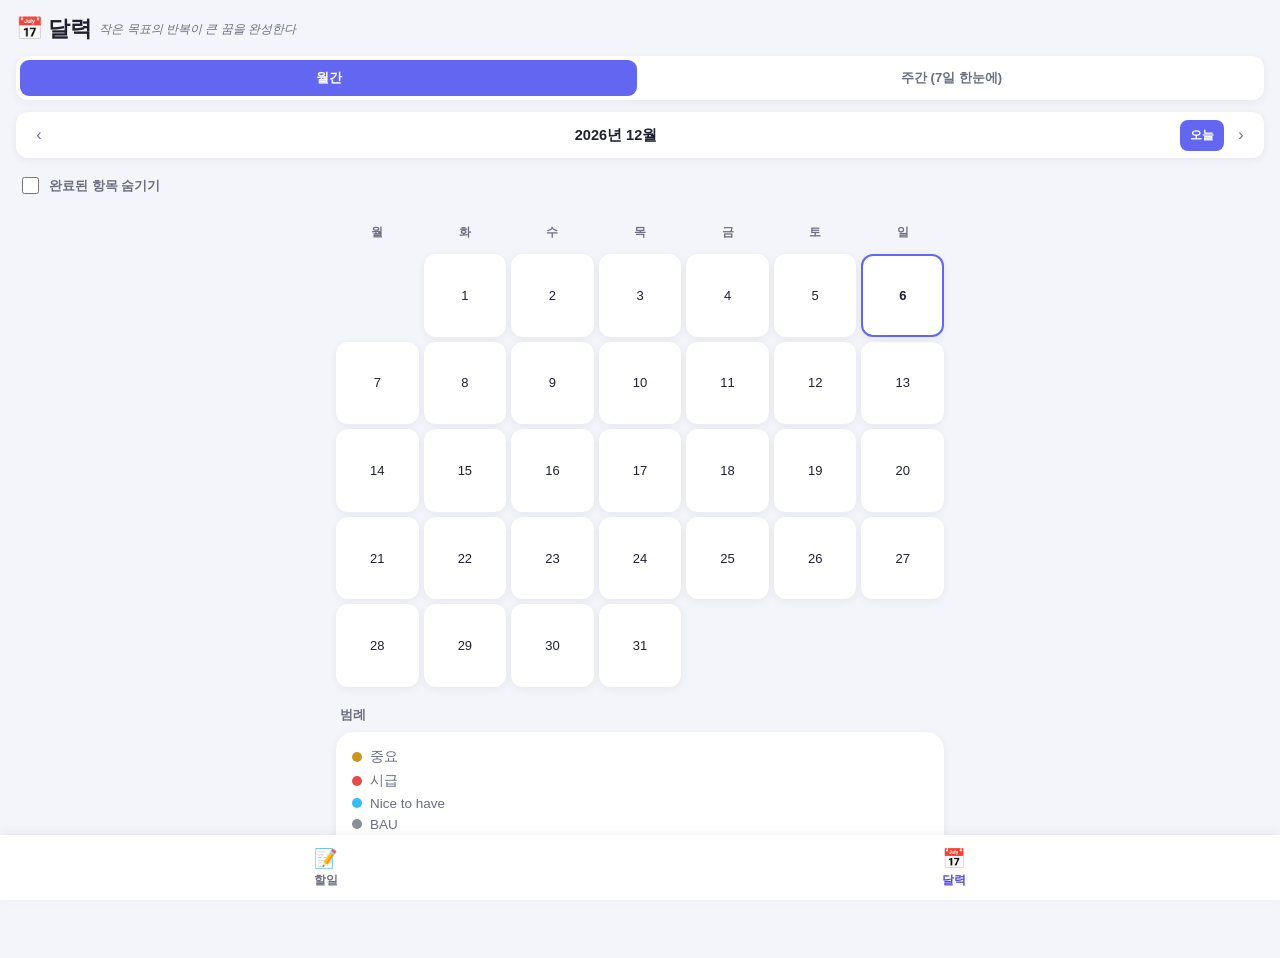
==== calendar.html @ 52475927 "Add files via upload" ====
<!DOCTYPE html>
<html lang="ko">
<head>
<meta charset="UTF-8" />
<meta name="viewport" content="width=device-width, initial-scale=1, viewport-fit=cover, maximum-scale=1" />
<title>달력 - 나의 할일 리스트</title>

<link rel="manifest" href="manifest.json" />
<meta name="theme-color" content="#6366f1" />
<meta name="mobile-web-app-capable" content="yes" />
<meta name="apple-mobile-web-app-capable" content="yes" />
<meta name="apple-mobile-web-app-status-bar-style" content="default" />
<meta name="apple-mobile-web-app-title" content="할일리스트" />
<link rel="apple-touch-icon" href="icons/apple-touch-icon.png" />
<link rel="icon" href="icons/favicon-32.png" />

<link rel="stylesheet" href="style.css" />
</head>
<body>

<header class="app-header">
  <div class="header-row">
    <h1 class="app-title">📅 달력</h1>
    <div class="quote-marquee" id="dailyQuoteWrap"></div>
  </div>

  <div class="sub-tabs" id="calSubTabs">
    <button class="sub-tab active" data-view="month">월간</button>
    <button class="sub-tab" data-view="week">주간 (7일 한눈에)</button>
  </div>

  <div id="monthNavWrap">
    <div class="week-nav">
      <button class="nav-btn" id="prevMonthBtn" aria-label="이전 달">‹</button>
      <div class="week-label" id="monthLabel">
        <span class="main"></span>
      </div>
      <button class="today-pill" id="todayBtn">오늘</button>
      <button class="nav-btn" id="nextMonthBtn" aria-label="다음 달">›</button>
    </div>
  </div>

  <div id="weekAgendaNavWrap" style="display:none;">
    <div class="week-nav">
      <button class="nav-btn" id="prevAgendaWeekBtn" aria-label="이전 주">‹</button>
      <div class="week-label" id="agendaWeekLabel">
        <span class="main"></span>
      </div>
      <button class="today-pill" id="agendaTodayBtn">오늘</button>
      <button class="nav-btn" id="nextAgendaWeekBtn" aria-label="다음 주">›</button>
    </div>
  </div>

  <div class="filter-row" id="filterRow">
    <label class="filter-check-label">
      <input type="checkbox" id="hideCompletedChk" />
      완료된 항목 숨기기
    </label>
  </div>
</header>

<main>
  <div id="monthViewSection">
    <div class="cal-grid" id="dowRow"></div>
    <div class="cal-grid" id="calGrid"></div>

    <div class="section-title" style="margin-top:20px;">범례</div>
    <div class="empty-state" id="legend" style="text-align:left; padding:16px;"></div>
  </div>

  <div id="weekAgendaSection" style="display:none;">
    <div class="week-agenda" id="weekAgendaList"></div>
  </div>
</main>

<nav class="bottom-nav">
  <a href="index.html"><span class="nav-icon">📝</span>할일</a>
  <a href="calendar.html" class="active"><span class="nav-icon">📅</span>달력</a>
</nav>

<script src="store.js"></script>
<script src="quotes.js"></script>
<script src="calendar.js"></script>
</body>
</html>
---- style.css ----
:root {
  --bg: #f4f5fb;
  --card-bg: #ffffff;
  --text: #1f2130;
  --text-dim: #6b6f80;
  --border: #e6e7f0;
  --accent: #6366f1;
  --accent-dark: #4f46e5;
  --danger: #e5484d;
  --radius-lg: 18px;
  --radius-md: 12px;
  --radius-sm: 8px;
  --shadow: 0 2px 10px rgba(31, 33, 48, 0.06);
  --safe-bottom: env(safe-area-inset-bottom, 0px);
  --safe-top: env(safe-area-inset-top, 0px);

  --p-important: #c9971f;   /* 중요 - gold */
  --p-urgent: #e5484d;      /* 시급 - red */
  --p-nice: #38bdf8;        /* nice-to-have - sky blue */
  --p-bau: #8a8f9c;         /* BAU - gray */
}

* { box-sizing: border-box; }

html, body {
  margin: 0;
  padding: 0;
  background: var(--bg);
  color: var(--text);
  font-family: -apple-system, BlinkMacSystemFont, "Segoe UI", "Pretendard",
    "Apple SD Gothic Neo", "Malgun Gothic", Roboto, sans-serif;
  -webkit-tap-highlight-color: transparent;
  overscroll-behavior-y: contain;
}

body {
  min-height: 100vh;
  min-height: 100dvh;
  padding-bottom: calc(84px + var(--safe-bottom));
}

button {
  font-family: inherit;
}

.app-header {
  position: sticky;
  top: 0;
  z-index: 20;
  background: var(--bg);
  padding: calc(14px + var(--safe-top)) 16px 8px;
}

.header-row {
  display: flex;
  align-items: center;
  justify-content: space-between;
  gap: 8px;
}

.app-title {
  font-size: 20px;
  font-weight: 800;
  margin: 0;
  letter-spacing: -0.02em;
  white-space: nowrap;
  flex-shrink: 0;
}

/* ---- daily quote: inline marquee next to the title ---- */
.quote-marquee {
  flex: 1;
  min-width: 0;
  overflow: hidden;
  height: 18px;
  display: flex;
  align-items: center;
}
.quote-track {
  display: flex;
  width: max-content;
  white-space: nowrap;
}
.quote-track.scrolling {
  animation: quote-scroll linear infinite;
}
.quote-copy {
  font-size: 12px;
  font-style: italic;
  color: var(--text-dim);
  padding-right: 32px;
}
@keyframes quote-scroll {
  from { transform: translateX(0); }
  to { transform: translateX(-50%); }
}

.icon-btn {
  border: none;
  background: var(--card-bg);
  width: 40px;
  height: 40px;
  border-radius: 12px;
  display: flex;
  align-items: center;
  justify-content: center;
  font-size: 18px;
  box-shadow: var(--shadow);
  color: var(--text);
  cursor: pointer;
  flex-shrink: 0;
}

.icon-btn:active { transform: scale(0.94); }

.header-actions {
  display: flex;
  gap: 8px;
}

.week-nav {
  display: flex;
  align-items: center;
  justify-content: space-between;
  background: var(--card-bg);
  border-radius: var(--radius-md);
  box-shadow: var(--shadow);
  padding: 6px;
  margin-top: 12px;
}

.week-nav .week-label {
  font-weight: 700;
  font-size: 14.5px;
  text-align: center;
  flex: 1;
  line-height: 1.3;
}

.week-nav .week-label .sub {
  display: block;
  font-weight: 500;
  font-size: 11.5px;
  color: var(--text-dim);
  margin-top: 1px;
}

.nav-btn {
  border: none;
  background: transparent;
  width: 34px;
  height: 34px;
  border-radius: 9px;
  font-size: 16px;
  color: var(--text-dim);
  cursor: pointer;
}
.nav-btn:active { background: var(--bg); }

.today-pill {
  border: none;
  background: var(--accent);
  color: white;
  font-size: 12px;
  font-weight: 700;
  padding: 7px 10px;
  border-radius: 8px;
  cursor: pointer;
  margin-left: 4px;
  white-space: nowrap;
}

main {
  padding: 8px 16px 20px;
  max-width: 640px;
  margin: 0 auto;
}

.section-title {
  font-size: 12.5px;
  font-weight: 700;
  color: var(--text-dim);
  margin: 18px 4px 8px;
  display: flex;
  align-items: center;
  justify-content: space-between;
}

.section-title .count {
  background: var(--border);
  color: var(--text-dim);
  border-radius: 20px;
  padding: 1px 8px;
  font-size: 11px;
}

.empty-state {
  text-align: center;
  color: var(--text-dim);
  font-size: 13.5px;
  padding: 34px 12px;
  background: var(--card-bg);
  border-radius: var(--radius-lg);
  box-shadow: var(--shadow);
}

.todo-list {
  display: flex;
  flex-direction: column;
  gap: 10px;
}

.todo-card {
  background: var(--card-bg);
  border-radius: var(--radius-lg);
  box-shadow: var(--shadow);
  padding: 12px 12px 12px 6px;
  display: flex;
  gap: 6px;
  align-items: flex-start;
  position: relative;
  transition: box-shadow 0.15s, transform 0.15s;
}

.todo-card.dragging {
  box-shadow: 0 10px 24px rgba(31,33,48,0.18);
  transform: scale(1.02);
  z-index: 30;
  opacity: 0.96;
}

.todo-card.completed {
  opacity: 0.55;
}

.drag-handle {
  width: 26px;
  min-width: 26px;
  height: 40px;
  display: flex;
  align-items: center;
  justify-content: center;
  color: #c7c9d6;
  font-size: 16px;
  cursor: grab;
  touch-action: none;
  user-select: none;
}

.todo-num {
  min-width: 20px;
  font-size: 12px;
  font-weight: 700;
  color: var(--text-dim);
  padding-top: 11px;
  text-align: center;
}

.todo-check {
  width: 24px;
  height: 24px;
  min-width: 24px;
  border-radius: 50%;
  border: 2px solid var(--border);
  background: var(--card-bg);
  margin-top: 8px;
  cursor: pointer;
  display: flex;
  align-items: center;
  justify-content: center;
  color: white;
  font-size: 13px;
  flex-shrink: 0;
}

.todo-check.checked {
  background: var(--accent);
  border-color: var(--accent);
}

.todo-body {
  flex: 1;
  min-width: 0;
  display: flex;
  flex-direction: column;
  gap: 7px;
}

.todo-tags-row {
  display: flex;
  align-items: center;
  gap: 6px;
}

.todo-tags-left {
  display: flex;
  align-items: center;
  gap: 6px;
  flex-wrap: wrap;
  min-width: 0;
  flex: 1;
}

.todo-tags-right {
  display: flex;
  align-items: center;
  gap: 4px;
  flex-shrink: 0;
  margin-left: auto;
}

.tag-select {
  appearance: none;
  border: none;
  border-radius: 8px;
  font-size: 11.5px;
  font-weight: 700;
  padding: 4px 8px;
  cursor: pointer;
  background-repeat: no-repeat;
  background-position: right 5px center;
  background-size: 8px;
  padding-right: 18px;
  /* No max-width: the box follows its own content (native <select> sizing
     already matches the widest option in that category/priority list), so
     a long name gets more room and short names all share one compact,
     consistent width — never smaller than min-width below. */
  min-width: 44px;
  width: auto;
}

.cat-select {
  background-color: #eef0fb;
  color: #4b4fb0;
}

.priority-select {
  color: white;
}

.priority-select.p-important { background-color: var(--p-important); }
.priority-select.p-urgent { background-color: var(--p-urgent); }
.priority-select.p-nice { background-color: var(--p-nice); color: #063a52; }
.priority-select.p-bau { background-color: var(--p-bau); }

.todo-detail {
  width: 100%;
  border: none;
  background: transparent;
  resize: none;
  font-size: 14.5px;
  line-height: 1.45;
  color: var(--text);
  padding: 0;
  font-family: inherit;
  min-height: 20px;
}

.todo-detail::placeholder { color: #b6b8c6; }
.todo-detail:focus { outline: none; }

.todo-card.completed .todo-detail {
  text-decoration: line-through;
  color: var(--text-dim);
}

.due-display {
  position: relative;
  display: inline-flex;
  align-items: center;
  height: 24px;
  padding: 0 2px;
}

.due-text {
  font-size: 11.5px;
  font-weight: 700;
  color: var(--text-dim);
  white-space: nowrap;
}

.due-display.is-unset .due-text {
  font-weight: 500;
  color: #b6b8c6;
}

.overdue .due-text {
  color: var(--danger);
  font-weight: 700;
}

.due-input-overlay {
  position: absolute;
  inset: 0;
  opacity: 0;
  border: none;
  padding: 0;
  margin: 0;
  cursor: pointer;
}

.delete-btn {
  border: none;
  background: none;
  color: #c7c9d6;
  font-size: 16px;
  font-weight: 700;
  cursor: pointer;
  padding: 4px 0 4px 4px;
  white-space: nowrap;
  border-radius: 6px;
  transition: background-color 0.15s, color 0.15s;
}
.delete-btn:active { color: var(--danger); }

.delete-btn.confirm {
  color: white;
  background: var(--danger);
  font-size: 11px;
  font-weight: 800;
  padding: 4px 7px;
}

.fab {
  position: fixed;
  right: 20px;
  bottom: calc(24px + var(--safe-bottom));
  width: 58px;
  height: 58px;
  border-radius: 50%;
  border: none;
  background: var(--accent);
  color: white;
  font-size: 28px;
  box-shadow: 0 6px 18px rgba(99,102,241,0.45);
  cursor: pointer;
  z-index: 25;
  display: flex;
  align-items: center;
  justify-content: center;
  line-height: 0;
}
.fab:active { transform: scale(0.93); }

/* bottom sheet / modal */
.sheet-overlay {
  position: fixed;
  inset: 0;
  background: rgba(20, 21, 34, 0.45);
  z-index: 50;
  display: none;
  align-items: flex-end;
  justify-content: center;
}
.sheet-overlay.open { display: flex; }

.sheet {
  background: var(--card-bg);
  width: 100%;
  max-width: 640px;
  border-radius: 22px 22px 0 0;
  padding: 10px 18px calc(22px + var(--safe-bottom));
  max-height: 88vh;
  overflow-y: auto;
  animation: sheet-up 0.22s ease-out;
}

@keyframes sheet-up {
  from { transform: translateY(24px); opacity: 0.4; }
  to { transform: translateY(0); opacity: 1; }
}

.sheet-handle {
  width: 40px;
  height: 4px;
  background: var(--border);
  border-radius: 4px;
  margin: 8px auto 14px;
}

.sheet h2 {
  font-size: 17px;
  margin: 0 0 14px;
}

.field-group {
  margin-bottom: 14px;
}

.field-group label {
  display: block;
  font-size: 12.5px;
  font-weight: 700;
  color: var(--text-dim);
  margin-bottom: 6px;
}

.field-group select,
.field-group input[type="date"],
.field-group input[type="text"],
.field-group textarea {
  width: 100%;
  border: 1px solid var(--border);
  border-radius: var(--radius-sm);
  padding: 10px 11px;
  font-size: 15px;
  font-family: inherit;
  background: var(--bg);
  color: var(--text);
}

.field-group textarea {
  resize: none;
  min-height: 64px;
}

.sheet-actions {
  display: flex;
  gap: 8px;
  margin-top: 6px;
}

.btn {
  flex: 1;
  border: none;
  border-radius: var(--radius-md);
  padding: 13px;
  font-size: 15px;
  font-weight: 700;
  cursor: pointer;
}

.btn-primary { background: var(--accent); color: white; }
.btn-primary:active { background: var(--accent-dark); }
.btn-secondary { background: var(--bg); color: var(--text-dim); }

/* settings list rows */
.settings-tabs {
  display: flex;
  gap: 6px;
  margin-bottom: 14px;
  background: var(--bg);
  padding: 4px;
  border-radius: 10px;
}
.settings-tab {
  flex: 1;
  text-align: center;
  border: none;
  background: transparent;
  padding: 8px;
  border-radius: 8px;
  font-size: 13.5px;
  font-weight: 700;
  color: var(--text-dim);
  cursor: pointer;
}
.settings-tab.active {
  background: var(--card-bg);
  color: var(--accent-dark);
  box-shadow: var(--shadow);
}

.settings-panel { display: none; }
.settings-panel.active { display: block; }

.chip-row {
  display: flex;
  align-items: center;
  gap: 8px;
  padding: 9px 4px;
  border-bottom: 1px solid var(--border);
}

.chip-row:last-child { border-bottom: none; }

.chip-color {
  width: 22px;
  height: 22px;
  border-radius: 50%;
  border: none;
  padding: 0;
  flex-shrink: 0;
}

.chip-row input[type="text"] {
  flex: 1;
  border: none;
  background: transparent;
  font-size: 14.5px;
  font-weight: 600;
  color: var(--text);
  padding: 4px 2px;
  min-width: 0;
}
.chip-row input[type="text"]:focus { outline: none; }

.chip-remove {
  border: none;
  background: none;
  color: #c7c9d6;
  font-size: 15px;
  cursor: pointer;
  padding: 4px 6px;
}

.add-chip-btn {
  width: 100%;
  border: 1.5px dashed var(--border);
  background: none;
  border-radius: 10px;
  padding: 10px;
  color: var(--accent-dark);
  font-weight: 700;
  font-size: 13.5px;
  margin-top: 10px;
  cursor: pointer;
}

.unscheduled-toggle {
  width: 100%;
  background: var(--card-bg);
  border: none;
  border-radius: var(--radius-md);
  box-shadow: var(--shadow);
  padding: 11px 14px;
  font-size: 13.5px;
  font-weight: 700;
  color: var(--text-dim);
  display: flex;
  align-items: center;
  justify-content: space-between;
  cursor: pointer;
}

.progress-bar-wrap {
  height: 6px;
  background: var(--border);
  border-radius: 4px;
  overflow: hidden;
  margin-top: 10px;
}
.progress-bar-fill {
  height: 100%;
  background: var(--accent);
  border-radius: 4px;
  transition: width 0.25s;
}

.progress-label {
  font-size: 11.5px;
  color: var(--text-dim);
  margin-top: 6px;
  text-align: right;
}

/* ---- calendar page ---- */
.cal-grid {
  display: grid;
  grid-template-columns: repeat(7, 1fr);
  gap: 5px;
  margin-top: 10px;
}

.cal-dow {
  text-align: center;
  font-size: 11.5px;
  font-weight: 700;
  color: var(--text-dim);
  padding-bottom: 4px;
}

.cal-cell {
  aspect-ratio: 1;
  border-radius: 12px;
  background: var(--card-bg);
  box-shadow: var(--shadow);
  display: flex;
  flex-direction: column;
  align-items: center;
  justify-content: center;
  gap: 3px;
  cursor: pointer;
  border: 2px solid transparent;
  position: relative;
  font-size: 13px;
  color: var(--text);
}

.cal-cell.other-month { opacity: 0.32; }
.cal-cell.today { border-color: var(--accent); font-weight: 800; }
.cal-cell.empty { box-shadow: none; background: transparent; cursor: default; }

.cal-dots {
  display: flex;
  gap: 2px;
}

.cal-dot {
  width: 5px;
  height: 5px;
  border-radius: 50%;
}

.cal-count {
  position: absolute;
  top: 3px;
  right: 5px;
  font-size: 9px;
  color: var(--text-dim);
  font-weight: 700;
}

.bottom-nav {
  position: fixed;
  bottom: 0;
  left: 0;
  right: 0;
  background: var(--card-bg);
  box-shadow: 0 -2px 10px rgba(31,33,48,0.06);
  display: flex;
  padding: 8px 12px calc(8px + var(--safe-bottom));
  z-index: 15;
}

.bottom-nav a {
  flex: 1;
  text-align: center;
  text-decoration: none;
  color: var(--text-dim);
  font-size: 11.5px;
  font-weight: 700;
  display: flex;
  flex-direction: column;
  align-items: center;
  gap: 3px;
  padding: 4px;
}

.bottom-nav a.active { color: var(--accent-dark); }
.bottom-nav .nav-icon { font-size: 19px; }

@media (min-width: 480px) {
  .app-title { font-size: 22px; }
}

/* ---- view sub-tabs (주간 / 전체, 월간 / 주간) ---- */
.sub-tabs {
  display: flex;
  gap: 6px;
  background: var(--card-bg);
  box-shadow: var(--shadow);
  padding: 4px;
  border-radius: 12px;
  margin-top: 12px;
}
.sub-tab {
  flex: 1;
  border: none;
  background: transparent;
  padding: 9px 4px;
  font-size: 13px;
  font-weight: 700;
  color: var(--text-dim);
  border-radius: 9px;
  cursor: pointer;
}
.sub-tab.active {
  background: var(--accent);
  color: white;
}

/* ---- all-list view (이번달 이후 전체) ---- */
.filter-row {
  display: flex;
  align-items: center;
  justify-content: space-between;
  margin-top: 14px;
  padding: 2px 2px;
}
.filter-check-label {
  display: flex;
  align-items: center;
  gap: 7px;
  font-size: 13px;
  font-weight: 600;
  color: var(--text-dim);
  cursor: pointer;
  user-select: none;
}
.filter-check-label input[type="checkbox"] {
  width: 17px;
  height: 17px;
  accent-color: var(--accent);
}

.date-group-title {
  font-size: 12px;
  font-weight: 800;
  color: var(--accent-dark);
  margin: 16px 4px 8px;
  display: flex;
  align-items: baseline;
  gap: 6px;
}
.date-group-title .dow {
  font-weight: 600;
  color: var(--text-dim);
  font-size: 11px;
}
.date-group-title.is-today { color: var(--accent); }

/* ---- calendar: this-week agenda view (horizontal, 7 days side by side) ---- */
.week-agenda {
  display: grid;
  grid-template-columns: repeat(7, minmax(0, 1fr));
  gap: 4px;
  margin-top: 14px;
  align-items: start;
}
.day-card {
  background: var(--card-bg);
  border-radius: var(--radius-sm);
  box-shadow: var(--shadow);
  padding: 6px 3px 7px;
  cursor: pointer;
  min-height: 108px;
  display: flex;
  flex-direction: column;
}
.day-card.today { box-shadow: 0 0 0 2px var(--accent) inset, var(--shadow); }
.day-card-head {
  display: flex;
  flex-direction: column;
  align-items: center;
  gap: 0;
  margin-bottom: 5px;
}
.day-card-head .d-num {
  font-size: 13px;
  font-weight: 800;
}
.day-card-head .d-dow {
  font-size: 9px;
  color: var(--text-dim);
  font-weight: 600;
}
.day-card-head .d-count {
  font-size: 8.5px;
  color: var(--text-dim);
  background: var(--bg);
  border-radius: 20px;
  padding: 0 5px;
  margin-top: 2px;
}
.day-mini-list {
  display: flex;
  flex-direction: column;
  gap: 3px;
  width: 100%;
}
.day-mini-item {
  display: flex;
  flex-direction: column;
  align-items: center;
  gap: 2px;
  font-size: 8.5px;
  line-height: 1.2;
  padding: 1px 0;
  text-align: center;
}
.day-mini-dot {
  width: 6px;
  height: 6px;
  min-width: 6px;
  border-radius: 50%;
}
.day-mini-text {
  width: 100%;
  white-space: normal;
  overflow-wrap: break-word;
  word-break: keep-all;
  padding: 0 2px;
}
.day-mini-item.done .day-mini-text {
  text-decoration: line-through;
  color: var(--text-dim);
}
.day-mini-empty {
  font-size: 9.5px;
  color: var(--text-dim);
  opacity: 0.6;
  padding: 3px 0;
  text-align: center;
}
.day-mini-more {
  font-size: 8.5px;
  color: var(--accent-dark);
  font-weight: 700;
  padding: 2px 0 0;
  background: none;
  border: none;
  cursor: pointer;
  text-align: center;
  width: 100%;
}
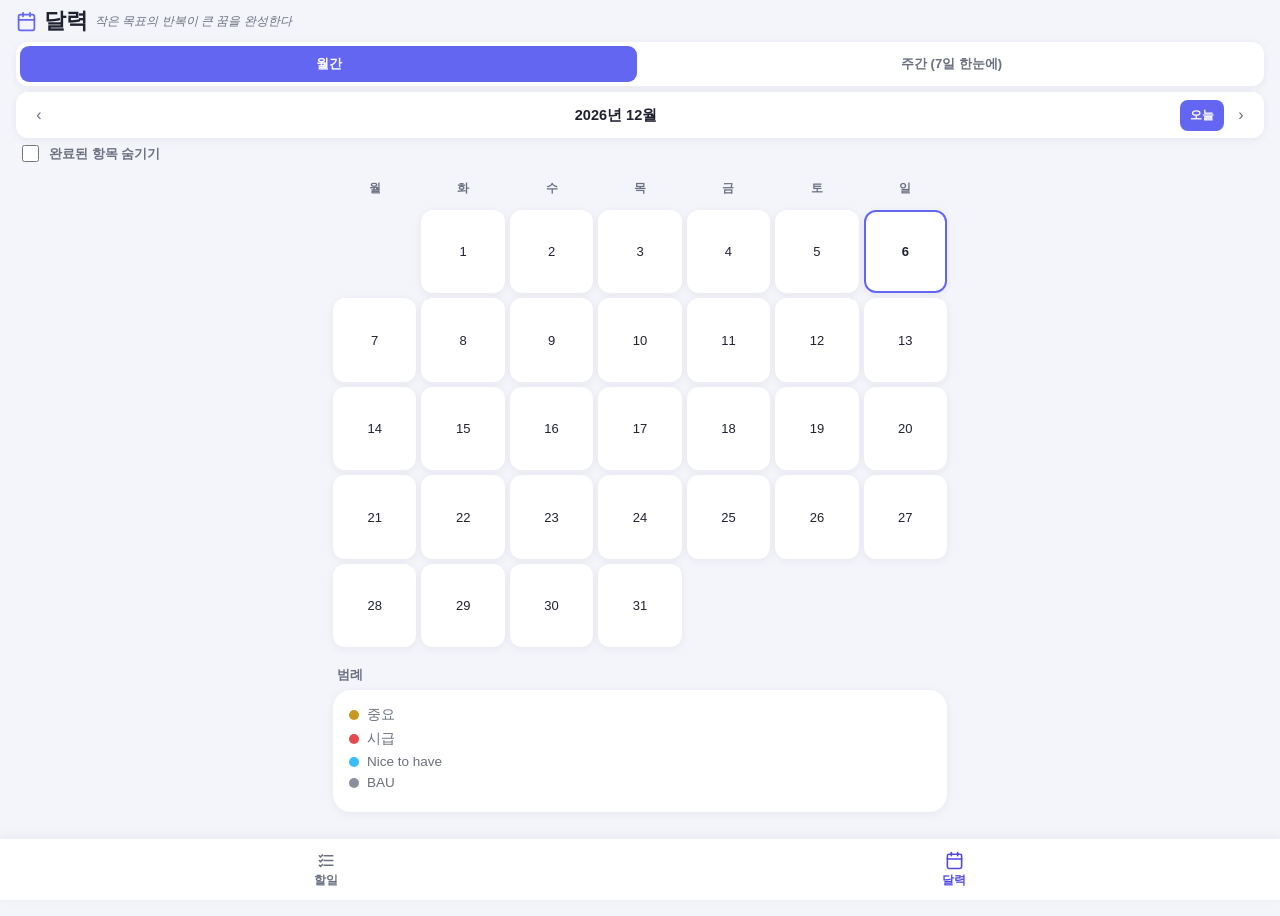
==== commit 7bf9a35f: "Add files via upload" ====
--- a/calendar.html
+++ b/calendar.html
@@ -20,7 +20,7 @@
 
 <header class="app-header">
   <div class="header-row">
-    <h1 class="app-title">📅 달력</h1>
+    <h1 class="app-title"><svg class="title-icon" viewBox="0 0 24 24" fill="none" stroke="currentColor" stroke-width="2" stroke-linecap="round" stroke-linejoin="round"><rect x="3" y="4" width="18" height="18" rx="2"/><path d="M16 2v4"/><path d="M8 2v4"/><path d="M3 10h18"/></svg>달력</h1>
     <div class="quote-marquee" id="dailyQuoteWrap"></div>
   </div>
 
@@ -74,8 +74,8 @@
 </main>
 
 <nav class="bottom-nav">
-  <a href="index.html"><span class="nav-icon">📝</span>할일</a>
-  <a href="calendar.html" class="active"><span class="nav-icon">📅</span>달력</a>
+  <a href="index.html"><span class="nav-icon"><svg viewBox="0 0 24 24" fill="none" stroke="currentColor" stroke-width="2" stroke-linecap="round" stroke-linejoin="round"><path d="M9 6h11"/><path d="M9 12h11"/><path d="M9 18h11"/><path d="m3 6 1.5 1.5L7 5"/><path d="m3 12 1.5 1.5L7 11"/><path d="m3 18 1.5 1.5L7 17"/></svg></span>할일</a>
+  <a href="calendar.html" class="active"><span class="nav-icon"><svg viewBox="0 0 24 24" fill="none" stroke="currentColor" stroke-width="2" stroke-linecap="round" stroke-linejoin="round"><rect x="3" y="4" width="18" height="18" rx="2"/><path d="M16 2v4"/><path d="M8 2v4"/><path d="M3 10h18"/></svg></span>달력</a>
 </nav>
 
 <script src="store.js"></script>
--- a/style.css
+++ b/style.css
@@ -22,9 +22,24 @@
 
 * { box-sizing: border-box; }
 
+html {
+  /* Some mobile browsers (notably Samsung Internet / Chrome on Android)
+     auto-"boost" font sizes in narrow columns to improve readability,
+     which can quietly make a row wider than the screen even though
+     nothing looks wrong when previewed on desktop. Locking the text
+     size adjustment to 100% stops that from happening. */
+  -webkit-text-size-adjust: 100%;
+  text-size-adjust: 100%;
+  /* Safety net: never allow the page itself to scroll sideways, only up
+     and down. Set on html (not body) so sticky headers keep working. */
+  overflow-x: hidden;
+}
+
 html, body {
   margin: 0;
   padding: 0;
+  width: 100%;
+  max-width: 100%;
   background: var(--bg);
   color: var(--text);
   font-family: -apple-system, BlinkMacSystemFont, "Segoe UI", "Pretendard",
@@ -48,7 +63,7 @@
   top: 0;
   z-index: 20;
   background: var(--bg);
-  padding: calc(14px + var(--safe-top)) 16px 8px;
+  padding: calc(6px + var(--safe-top)) 16px 4px;
 }
 
 .header-row {
@@ -59,6 +74,9 @@
 }
 
 .app-title {
+  display: inline-flex;
+  align-items: center;
+  gap: 7px;
   font-size: 20px;
   font-weight: 800;
   margin: 0;
@@ -66,6 +84,12 @@
   white-space: nowrap;
   flex-shrink: 0;
 }
+.app-title .title-icon {
+  width: 21px;
+  height: 21px;
+  flex-shrink: 0;
+  stroke: var(--accent);
+}
 
 /* ---- daily quote: inline marquee next to the title ---- */
 .quote-marquee {
@@ -112,6 +136,7 @@
 }
 
 .icon-btn:active { transform: scale(0.94); }
+.icon-btn svg { width: 20px; height: 20px; }
 
 .header-actions {
   display: flex;
@@ -126,7 +151,7 @@
   border-radius: var(--radius-md);
   box-shadow: var(--shadow);
   padding: 6px;
-  margin-top: 12px;
+  margin-top: 6px;
 }
 
 .week-nav .week-label {
@@ -171,7 +196,7 @@
 }
 
 main {
-  padding: 8px 16px 20px;
+  padding: 2px 13px 20px;
   max-width: 640px;
   margin: 0 auto;
 }
@@ -180,7 +205,7 @@
   font-size: 12.5px;
   font-weight: 700;
   color: var(--text-dim);
-  margin: 18px 4px 8px;
+  margin: 10px 4px 6px;
   display: flex;
   align-items: center;
   justify-content: space-between;
@@ -214,9 +239,9 @@
   background: var(--card-bg);
   border-radius: var(--radius-lg);
   box-shadow: var(--shadow);
-  padding: 12px 12px 12px 6px;
-  display: flex;
-  gap: 6px;
+  padding: 10px 8px 10px 4px;
+  display: flex;
+  gap: 3px;
   align-items: flex-start;
   position: relative;
   transition: box-shadow 0.15s, transform 0.15s;
@@ -234,22 +259,22 @@
 }
 
 .drag-handle {
-  width: 26px;
-  min-width: 26px;
+  width: 20px;
+  min-width: 20px;
   height: 40px;
   display: flex;
   align-items: center;
   justify-content: center;
   color: #c7c9d6;
-  font-size: 16px;
+  font-size: 15px;
   cursor: grab;
   touch-action: none;
   user-select: none;
 }
 
 .todo-num {
-  min-width: 20px;
-  font-size: 12px;
+  min-width: 14px;
+  font-size: 11.5px;
   font-weight: 700;
   color: var(--text-dim);
   padding-top: 11px;
@@ -257,9 +282,9 @@
 }
 
 .todo-check {
-  width: 24px;
-  height: 24px;
-  min-width: 24px;
+  width: 23px;
+  height: 23px;
+  min-width: 23px;
   border-radius: 50%;
   border: 2px solid var(--border);
   background: var(--card-bg);
@@ -289,13 +314,13 @@
 .todo-tags-row {
   display: flex;
   align-items: center;
-  gap: 6px;
+  gap: 4px;
 }
 
 .todo-tags-left {
   display: flex;
   align-items: center;
-  gap: 6px;
+  gap: 4px;
   flex-wrap: wrap;
   min-width: 0;
   flex: 1;
@@ -304,7 +329,7 @@
 .todo-tags-right {
   display: flex;
   align-items: center;
-  gap: 4px;
+  gap: 2px;
   flex-shrink: 0;
   margin-left: auto;
 }
@@ -312,20 +337,18 @@
 .tag-select {
   appearance: none;
   border: none;
-  border-radius: 8px;
-  font-size: 11.5px;
-  font-weight: 700;
-  padding: 4px 8px;
-  cursor: pointer;
-  background-repeat: no-repeat;
-  background-position: right 5px center;
-  background-size: 8px;
-  padding-right: 18px;
+  border-radius: 7px;
+  font-size: 11px;
+  font-weight: 700;
+  padding: 3px 6px;
+  cursor: pointer;
   /* No max-width: the box follows its own content (native <select> sizing
      already matches the widest option in that category/priority list), so
      a long name gets more room and short names all share one compact,
-     consistent width — never smaller than min-width below. */
-  min-width: 44px;
+     consistent width — never smaller than min-width below. The old right-
+     side arrow padding was removed — appearance:none already hides the
+     native arrow, so that space was just dead room pushing rows to wrap. */
+  min-width: 36px;
   width: auto;
 }
 
@@ -368,12 +391,12 @@
   position: relative;
   display: inline-flex;
   align-items: center;
-  height: 24px;
-  padding: 0 2px;
+  height: 23px;
+  padding: 0 1px;
 }
 
 .due-text {
-  font-size: 11.5px;
+  font-size: 11px;
   font-weight: 700;
   color: var(--text-dim);
   white-space: nowrap;
@@ -403,10 +426,10 @@
   border: none;
   background: none;
   color: #c7c9d6;
-  font-size: 16px;
-  font-weight: 700;
-  cursor: pointer;
-  padding: 4px 0 4px 4px;
+  font-size: 15px;
+  font-weight: 700;
+  cursor: pointer;
+  padding: 4px 1px 4px 2px;
   white-space: nowrap;
   border-radius: 6px;
   transition: background-color 0.15s, color 0.15s;
@@ -575,13 +598,15 @@
 .chip-row:last-child { border-bottom: none; }
 
 .chip-color {
-  width: 22px;
-  height: 22px;
+  width: 26px;
+  height: 26px;
   border-radius: 50%;
-  border: none;
+  border: 1px solid var(--border);
   padding: 0;
   flex-shrink: 0;
-}
+  cursor: pointer;
+}
+.chip-color:active { transform: scale(0.92); }
 
 .chip-row input[type="text"] {
   flex: 1;
@@ -602,7 +627,84 @@
   font-size: 15px;
   cursor: pointer;
   padding: 4px 6px;
-}
+  border-radius: 6px;
+  transition: color 0.15s, background-color 0.15s;
+}
+.chip-remove.blocked {
+  color: white;
+  background: var(--danger);
+}
+
+/* ---- custom color picker: single tap-to-pick pad instead of separate H/S/V ---- */
+.color-picker-sheet .sv-square {
+  position: relative;
+  width: 100%;
+  height: 170px;
+  border-radius: 14px;
+  margin-bottom: 16px;
+  touch-action: none;
+  cursor: pointer;
+  background-image:
+    linear-gradient(to top, #000, rgba(0, 0, 0, 0)),
+    linear-gradient(to right, #fff, rgba(255, 255, 255, 0));
+}
+.sv-cursor {
+  position: absolute;
+  width: 20px;
+  height: 20px;
+  border-radius: 50%;
+  border: 2.5px solid #fff;
+  box-shadow: 0 0 0 1px rgba(0, 0, 0, 0.3), 0 1px 5px rgba(0, 0, 0, 0.35);
+  transform: translate(-50%, -50%);
+  pointer-events: none;
+}
+.hue-slider {
+  position: relative;
+  width: 100%;
+  height: 22px;
+  border-radius: 11px;
+  margin-bottom: 18px;
+  touch-action: none;
+  cursor: pointer;
+  background: linear-gradient(to right, #f00, #ff0, #0f0, #0ff, #00f, #f0f, #f00);
+}
+.hue-thumb {
+  position: absolute;
+  top: 50%;
+  width: 22px;
+  height: 22px;
+  border-radius: 50%;
+  border: 2.5px solid #fff;
+  box-shadow: 0 0 0 1px rgba(0, 0, 0, 0.3), 0 1px 5px rgba(0, 0, 0, 0.35);
+  transform: translate(-50%, -50%);
+  pointer-events: none;
+}
+.color-picker-row {
+  display: flex;
+  align-items: center;
+  gap: 10px;
+  margin-bottom: 16px;
+}
+.color-preview-swatch {
+  width: 38px;
+  height: 38px;
+  border-radius: 11px;
+  flex-shrink: 0;
+  border: 1px solid var(--border);
+}
+.hex-input {
+  flex: 1;
+  border: 1px solid var(--border);
+  border-radius: var(--radius-sm);
+  padding: 10px 11px;
+  font-size: 14.5px;
+  font-family: inherit;
+  background: var(--bg);
+  color: var(--text);
+  text-transform: uppercase;
+  min-width: 0;
+}
+.hex-input:focus { outline: none; border-color: var(--accent); }
 
 .add-chip-btn {
   width: 100%;
@@ -638,7 +740,7 @@
   background: var(--border);
   border-radius: 4px;
   overflow: hidden;
-  margin-top: 10px;
+  margin-top: 6px;
 }
 .progress-bar-fill {
   height: 100%;
@@ -650,7 +752,7 @@
 .progress-label {
   font-size: 11.5px;
   color: var(--text-dim);
-  margin-top: 6px;
+  margin-top: 3px;
   text-align: right;
 }
 
@@ -738,7 +840,8 @@
 }
 
 .bottom-nav a.active { color: var(--accent-dark); }
-.bottom-nav .nav-icon { font-size: 19px; }
+.bottom-nav .nav-icon { display: flex; align-items: center; justify-content: center; }
+.bottom-nav .nav-icon svg { width: 19px; height: 19px; }
 
 @media (min-width: 480px) {
   .app-title { font-size: 22px; }
@@ -752,7 +855,7 @@
   box-shadow: var(--shadow);
   padding: 4px;
   border-radius: 12px;
-  margin-top: 12px;
+  margin-top: 6px;
 }
 .sub-tab {
   flex: 1;
@@ -775,8 +878,8 @@
   display: flex;
   align-items: center;
   justify-content: space-between;
-  margin-top: 14px;
-  padding: 2px 2px;
+  margin-top: 4px;
+  padding: 0 2px;
 }
 .filter-check-label {
   display: flex;
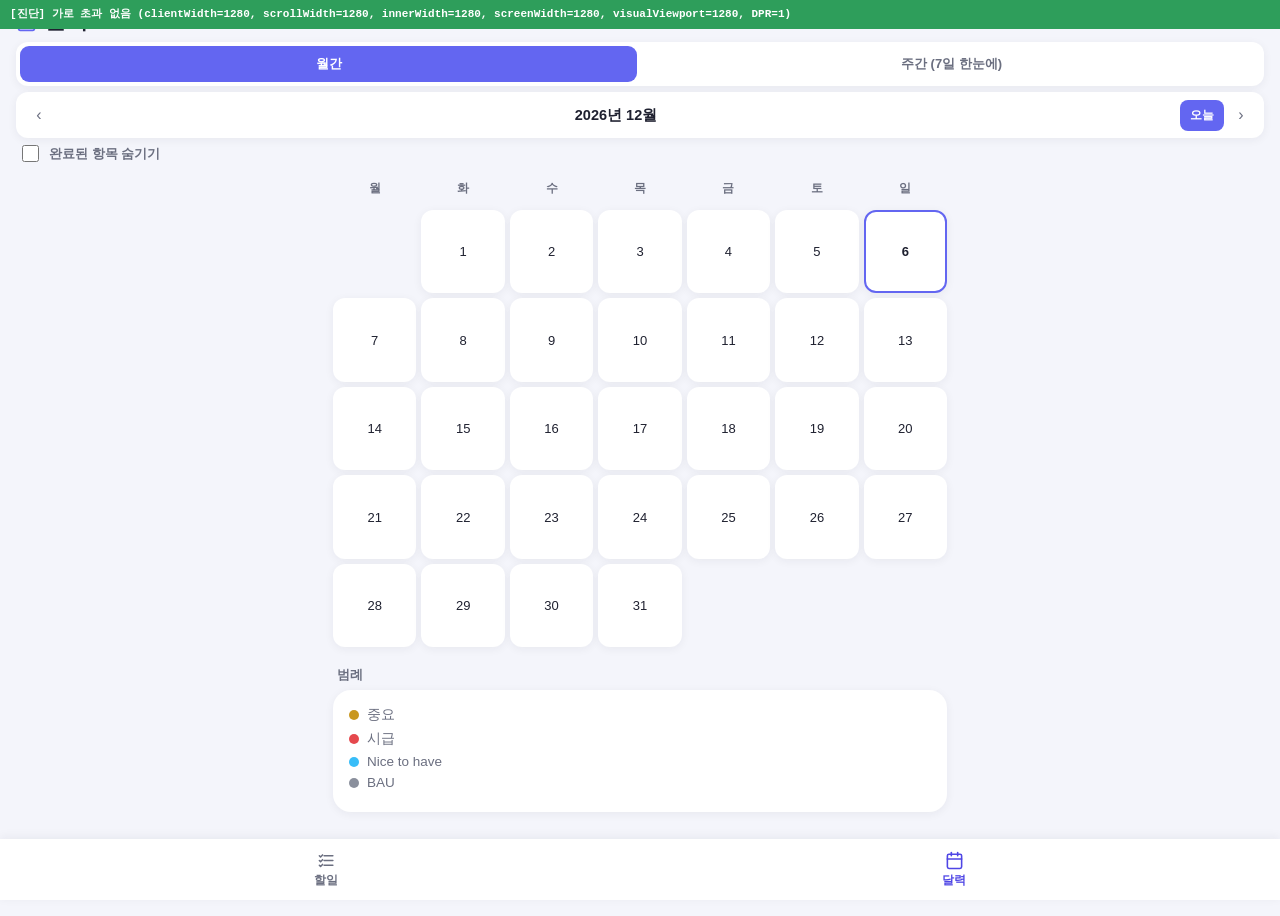
==== commit 08ebe321: "Add files via upload" ====
--- a/calendar.html
+++ b/calendar.html
@@ -2,7 +2,7 @@
 <html lang="ko">
 <head>
 <meta charset="UTF-8" />
-<meta name="viewport" content="width=device-width, initial-scale=1, viewport-fit=cover, maximum-scale=1" />
+<meta name="viewport" content="width=device-width, initial-scale=1" />
 <title>달력 - 나의 할일 리스트</title>
 
 <link rel="manifest" href="manifest.json" />
@@ -81,5 +81,9 @@
 <script src="store.js"></script>
 <script src="quotes.js"></script>
 <script src="calendar.js"></script>
+<!-- TEMPORARY: horizontal-overflow diagnostic overlay. Remove this line
+     and debug-overflow.js once the real-device overflow bug is found
+     and fixed — this is not part of the app. -->
+<script src="debug-overflow.js"></script>
 </body>
 </html>
--- a/style.css
+++ b/style.css
@@ -46,12 +46,38 @@
     "Apple SD Gothic Neo", "Malgun Gothic", Roboto, sans-serif;
   -webkit-tap-highlight-color: transparent;
   overscroll-behavior-y: contain;
+  /* The horizontal "wobble" some real Android browsers show even when
+     there's no actual overflow (scrollWidth === clientWidth) isn't page
+     scrolling at all — it's the browser's own edge-swipe / rubber-band
+     gesture (back-navigation swipe, elastic bounce) kicking in on any
+     sideways touch drag. overflow-x:hidden above only blocks true content
+     overflow, not that gesture, so it's reined in separately: pan-y limits
+     touch dragging to vertical only (elements that need their own
+     horizontal/free-form dragging — the reorder handle, the color-picker
+     pad and hue slider — already set touch-action:none directly on
+     themselves, which still wins there), and overscroll-behavior-x:none
+     turns off the sideways bounce/navigation gesture outright. */
+  touch-action: pan-y;
+  overscroll-behavior-x: none;
 }
 
 body {
   min-height: 100vh;
   min-height: 100dvh;
   padding-bottom: calc(84px + var(--safe-bottom));
+}
+
+/* Applied by JS while any bottom sheet is open: pins the background page at
+   its current scroll position (via an inline `top` offset set alongside
+   this class) so it can't scroll or jump underneath the sheet — the sheet's
+   own body is what scrolls instead. Removed, with the scroll position
+   restored, when the last open sheet closes. */
+body.scroll-locked {
+  position: fixed;
+  left: 0;
+  right: 0;
+  width: 100%;
+  overflow: hidden;
 }
 
 button {
@@ -342,14 +368,25 @@
   font-weight: 700;
   padding: 3px 6px;
   cursor: pointer;
-  /* No max-width: the box follows its own content (native <select> sizing
-     already matches the widest option in that category/priority list), so
-     a long name gets more room and short names all share one compact,
+  /* The box follows its own content (native <select> sizing already
+     matches the widest option in that category/priority list), so a
+     longer name gets more room and short names all share one compact,
      consistent width — never smaller than min-width below. The old right-
      side arrow padding was removed — appearance:none already hides the
-     native arrow, so that space was just dead room pushing rows to wrap. */
+     native arrow, so that space was just dead room pushing rows to wrap.
+     max-width IS capped though: a user-typed category/priority name has
+     no length limit, and without a ceiling here a long enough one would
+     make the select itself wider than the phone screen — no amount of
+     flex-wrap on the row helps at that point, since wrapping only moves
+     whole items to a new line, it can't shrink one item past its own
+     content width. Past the cap, the name truncates with an ellipsis
+     instead of pushing the page wider. */
   min-width: 36px;
   width: auto;
+  max-width: min(150px, 38vw);
+  overflow: hidden;
+  text-overflow: ellipsis;
+  white-space: nowrap;
 }
 
 .cat-select {
@@ -477,14 +514,22 @@
 }
 .sheet-overlay.open { display: flex; }
 
+/* Sheet = fixed header + scrolling body + fixed footer, so a long
+   category/priority list (or a small phone / keyboard eating half the
+   screen) never pushes the save/done button off-screen — only the middle
+   section scrolls, the header and action buttons stay put and reachable.
+   Height is capped to dvh (dynamic viewport height), which — unlike vh on
+   mobile — already accounts for the browser's address bar, so the sheet
+   never gets taller than what's actually visible. */
 .sheet {
   background: var(--card-bg);
   width: 100%;
   max-width: 640px;
   border-radius: 22px 22px 0 0;
-  padding: 10px 18px calc(22px + var(--safe-bottom));
-  max-height: 88vh;
-  overflow-y: auto;
+  max-height: 90vh;
+  max-height: 90dvh;
+  display: flex;
+  flex-direction: column;
   animation: sheet-up 0.22s ease-out;
 }
 
@@ -501,9 +546,22 @@
   margin: 8px auto 14px;
 }
 
-.sheet h2 {
+.sheet-header {
+  flex-shrink: 0;
+  padding: 10px 18px 0;
+}
+
+.sheet-header h2 {
   font-size: 17px;
   margin: 0 0 14px;
+}
+
+.sheet-body {
+  flex: 1;
+  min-height: 0;
+  overflow-y: auto;
+  -webkit-overflow-scrolling: touch;
+  padding: 0 18px 8px;
 }
 
 .field-group {
@@ -538,9 +596,13 @@
 }
 
 .sheet-actions {
+  flex-shrink: 0;
   display: flex;
   gap: 8px;
-  margin-top: 6px;
+  padding: 12px 18px calc(16px + var(--safe-bottom));
+  box-shadow: 0 -4px 12px rgba(31, 33, 48, 0.05);
+  position: relative;
+  z-index: 1;
 }
 
 .btn {
@@ -721,6 +783,8 @@
 
 .unscheduled-toggle {
   width: 100%;
+  max-width: 100%;
+  box-sizing: border-box;
   background: var(--card-bg);
   border: none;
   border-radius: var(--radius-md);
@@ -732,7 +796,16 @@
   display: flex;
   align-items: center;
   justify-content: space-between;
-  cursor: pointer;
+  flex-wrap: wrap;
+  overflow-x: hidden;
+  cursor: pointer;
+}
+.unscheduled-toggle-label {
+  white-space: normal;
+  overflow-wrap: anywhere;
+  min-width: 0;
+  flex: 1;
+  text-align: left;
 }
 
 .progress-bar-wrap {
@@ -878,6 +951,10 @@
   display: flex;
   align-items: center;
   justify-content: space-between;
+  flex-wrap: wrap;
+  overflow-x: hidden;
+  max-width: 100%;
+  box-sizing: border-box;
   margin-top: 4px;
   padding: 0 2px;
 }
@@ -890,6 +967,9 @@
   color: var(--text-dim);
   cursor: pointer;
   user-select: none;
+  white-space: normal;
+  overflow-wrap: anywhere;
+  min-width: 0;
 }
 .filter-check-label input[type="checkbox"] {
   width: 17px;
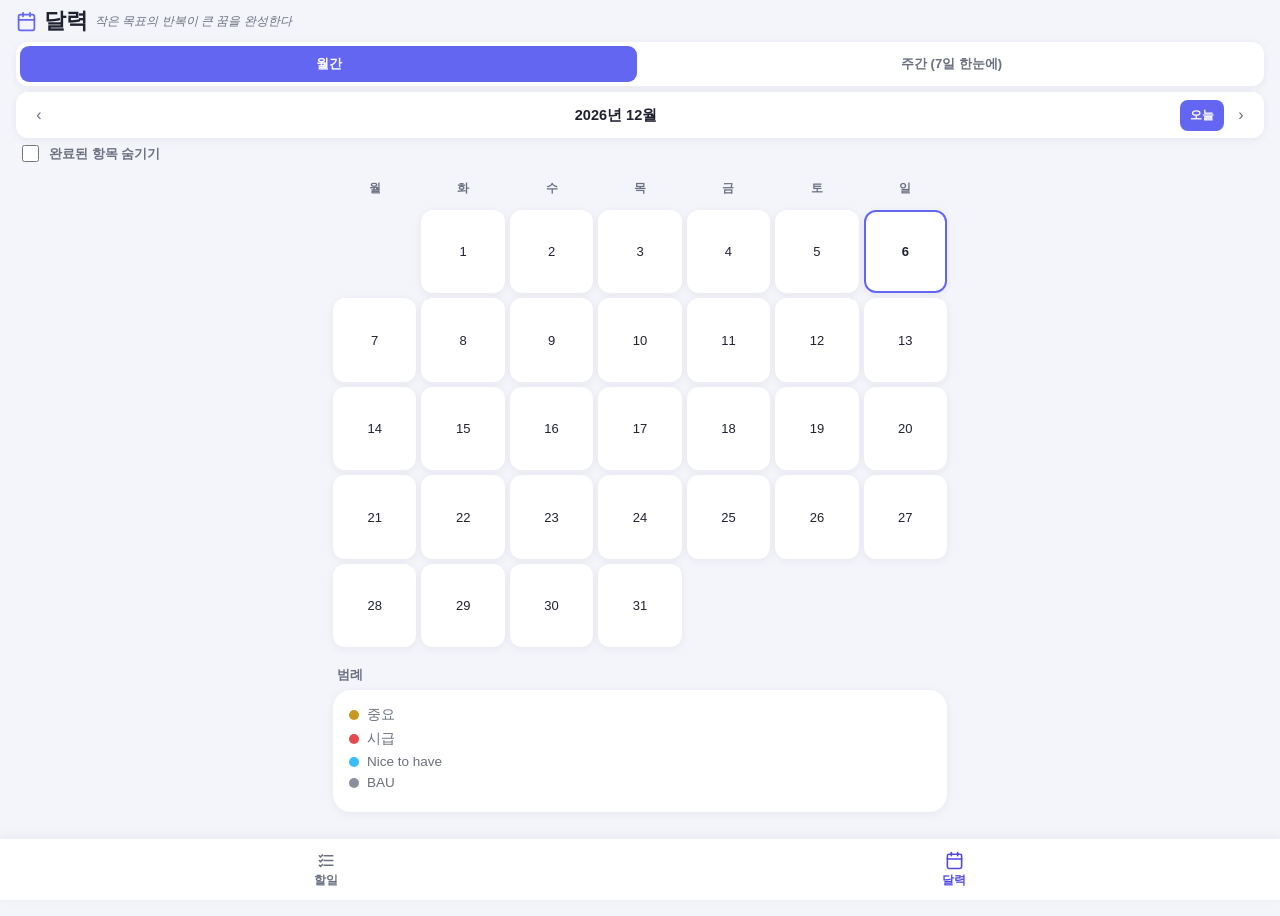
==== commit 66b590cb: "Add files via upload" ====
--- a/calendar.html
+++ b/calendar.html
@@ -81,9 +81,5 @@
 <script src="store.js"></script>
 <script src="quotes.js"></script>
 <script src="calendar.js"></script>
-<!-- TEMPORARY: horizontal-overflow diagnostic overlay. Remove this line
-     and debug-overflow.js once the real-device overflow bug is found
-     and fixed — this is not part of the app. -->
-<script src="debug-overflow.js"></script>
 </body>
 </html>
--- a/style.css
+++ b/style.css
@@ -430,6 +430,17 @@
   align-items: center;
   height: 23px;
   padding: 0 1px;
+  max-width: 100%;
+  box-sizing: border-box;
+  /* Defensive clip: some Android browsers give the native <input type=date>
+     picker control (the invisible .due-input-overlay below) a UA-imposed
+     minimum width that ignores its position:absolute; inset:0 sizing — this
+     is what was actually causing the page-wide horizontal overflow reported
+     on a real device. overflow:hidden here guarantees that even if the
+     native control still tries to render wider than this small label box,
+     it gets clipped and can never push page layout/scrollWidth again. The
+     input stays clickable across the full visible label area either way. */
+  overflow: hidden;
 }
 
 .due-text {
@@ -452,6 +463,11 @@
 .due-input-overlay {
   position: absolute;
   inset: 0;
+  width: 100%;
+  height: 100%;
+  min-width: 0;
+  max-width: 100%;
+  box-sizing: border-box;
   opacity: 0;
   border: none;
   padding: 0;
@@ -891,6 +907,8 @@
   bottom: 0;
   left: 0;
   right: 0;
+  max-width: 100vw;
+  box-sizing: border-box;
   background: var(--card-bg);
   box-shadow: 0 -2px 10px rgba(31,33,48,0.06);
   display: flex;
@@ -900,6 +918,8 @@
 
 .bottom-nav a {
   flex: 1;
+  min-width: 0;
+  overflow: hidden;
   text-align: center;
   text-decoration: none;
   color: var(--text-dim);
